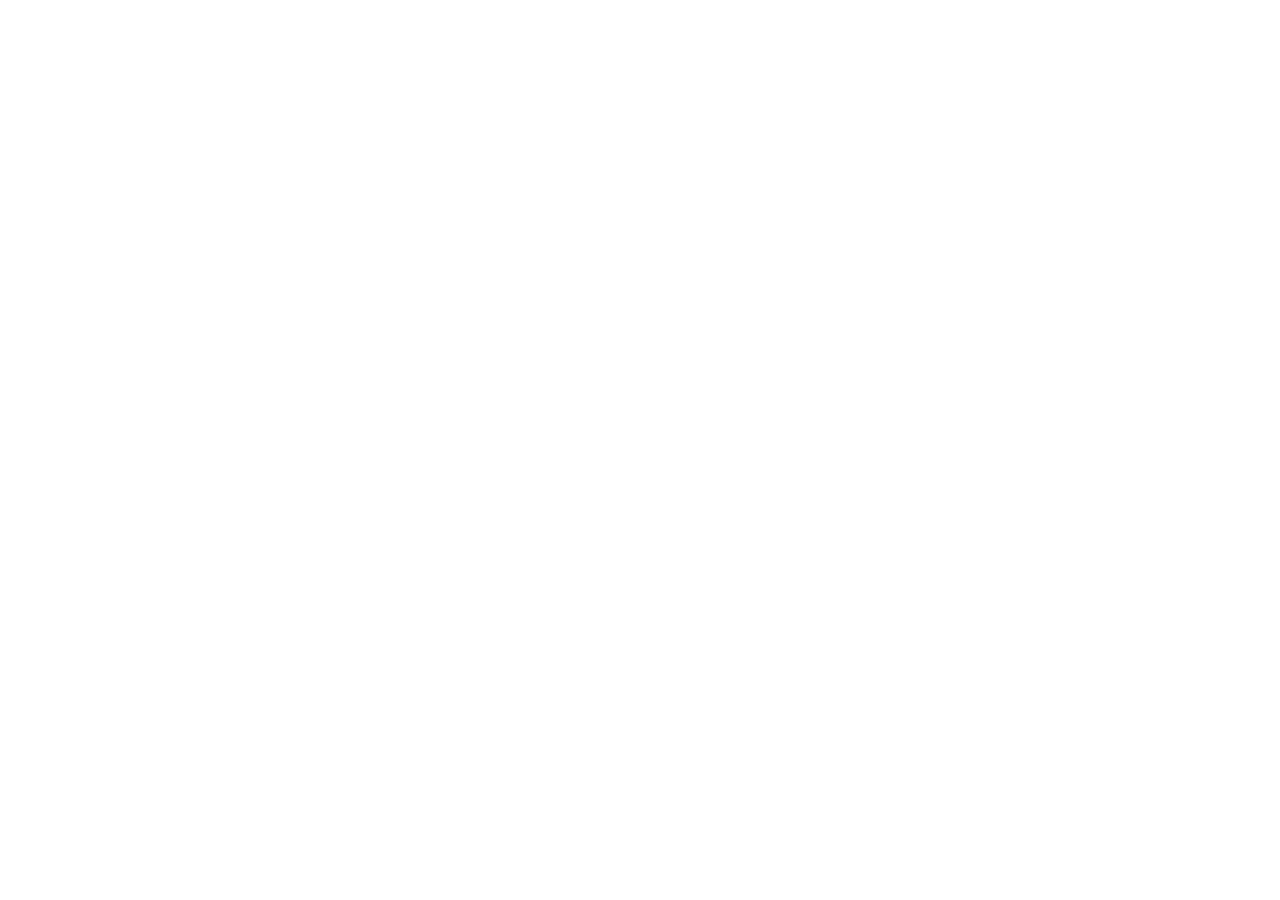
==== index.html @ 7f0e8dc0 "Add files via upload" ====
<!doctype html>
<html lang="pt-PT">
<head>
<meta charset="utf-8">
<meta name="viewport" content="width=device-width, initial-scale=1, viewport-fit=cover">
<title>Beauty Studio Cátia Gonçalves | Manicure &amp; Nail Art</title>
<meta name="description" content="Beauty Studio Cátia Gonçalves — manicure, verniz gel, nail art e cuidados personalizados. Marque a sua sessão.">
<meta name="keywords" content="manicure, manicure perto de mim, unhas de gel, nail art, verniz gel, manicure profissional, salão de unhas, unhas bonitas, manicure Amadora, unhas Moinhos da Funcheira, francesinha">
<meta name="theme-color" content="#F8F5F0">
<meta name="robots" content="index, follow">
<meta property="og:type" content="website">
<meta property="og:locale" content="pt_PT">
<meta property="og:site_name" content="Beauty Studio Cátia Gonçalves">
<meta property="og:title" content="Beauty Studio Cátia Gonçalves | Manicure &amp; Nail Art">
<meta property="og:description" content="Beauty Studio Cátia Gonçalves — manicure, verniz gel, nail art e cuidados personalizados. Marque a sua sessão.">
<meta property="og:image" content="assets/img/og.jpg">
<meta name="twitter:card" content="summary_large_image">
<meta name="twitter:title" content="Beauty Studio Cátia Gonçalves | Manicure &amp; Nail Art">
<meta name="twitter:description" content="Beauty Studio Cátia Gonçalves — manicure, verniz gel, nail art e cuidados personalizados. Marque a sua sessão.">
<meta name="twitter:image" content="assets/img/og.jpg">
<link rel="icon" href="assets/img/icon.svg" type="image/svg+xml">
<link rel="preload" href="assets/fonts/cormorant-garamond-latin-400-normal.woff2" as="font" type="font/woff2" crossorigin>
<link rel="preload" href="assets/fonts/manrope-latin-wght-normal.woff2" as="font" type="font/woff2" crossorigin>
<link rel="stylesheet" href="assets/css/site.css">
<script type="module" src="assets/js/home.js"></script>
</head>
<body>
<main id="main" tabindex="-1"><noscript><p style="padding:120px 24px;text-align:center">Este site precisa de JavaScript. Contacte-nos pelo WhatsApp ou Instagram @beautystudiocatia.</p></noscript></main>
</body>
</html>
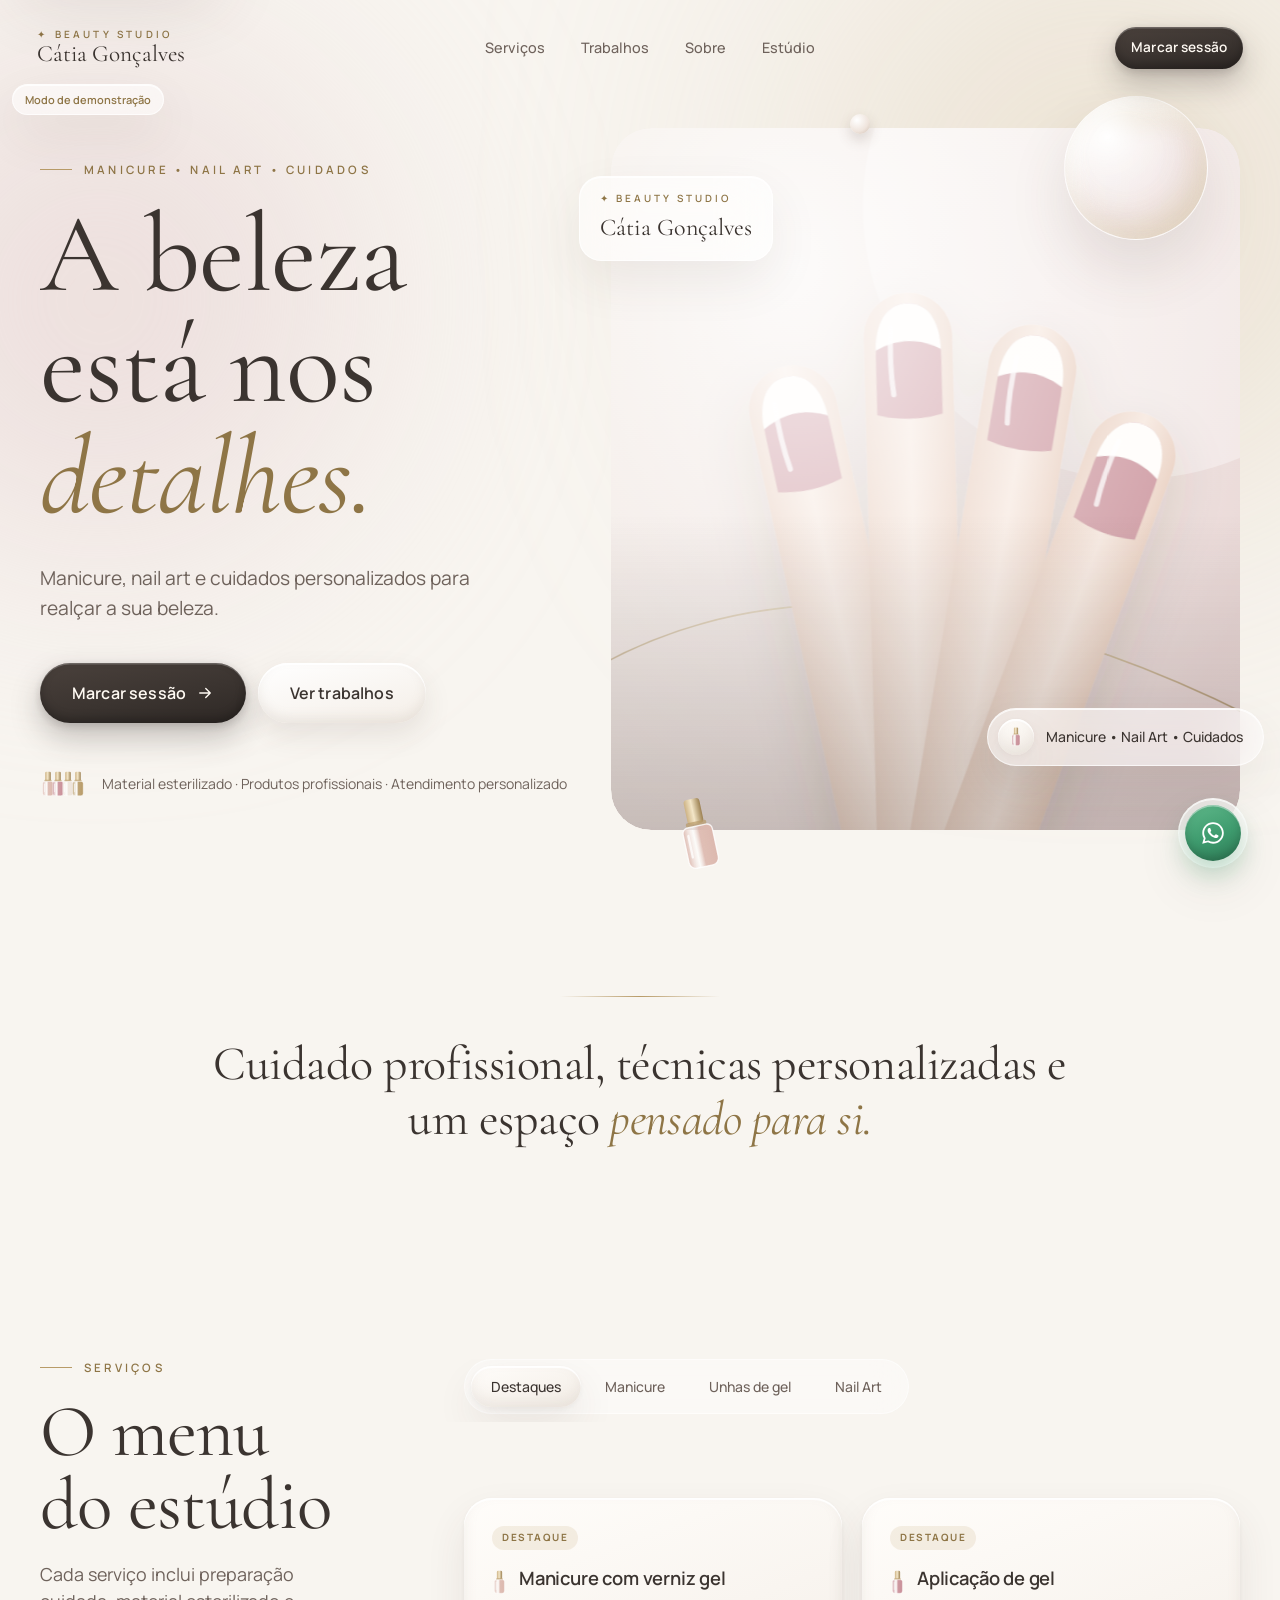
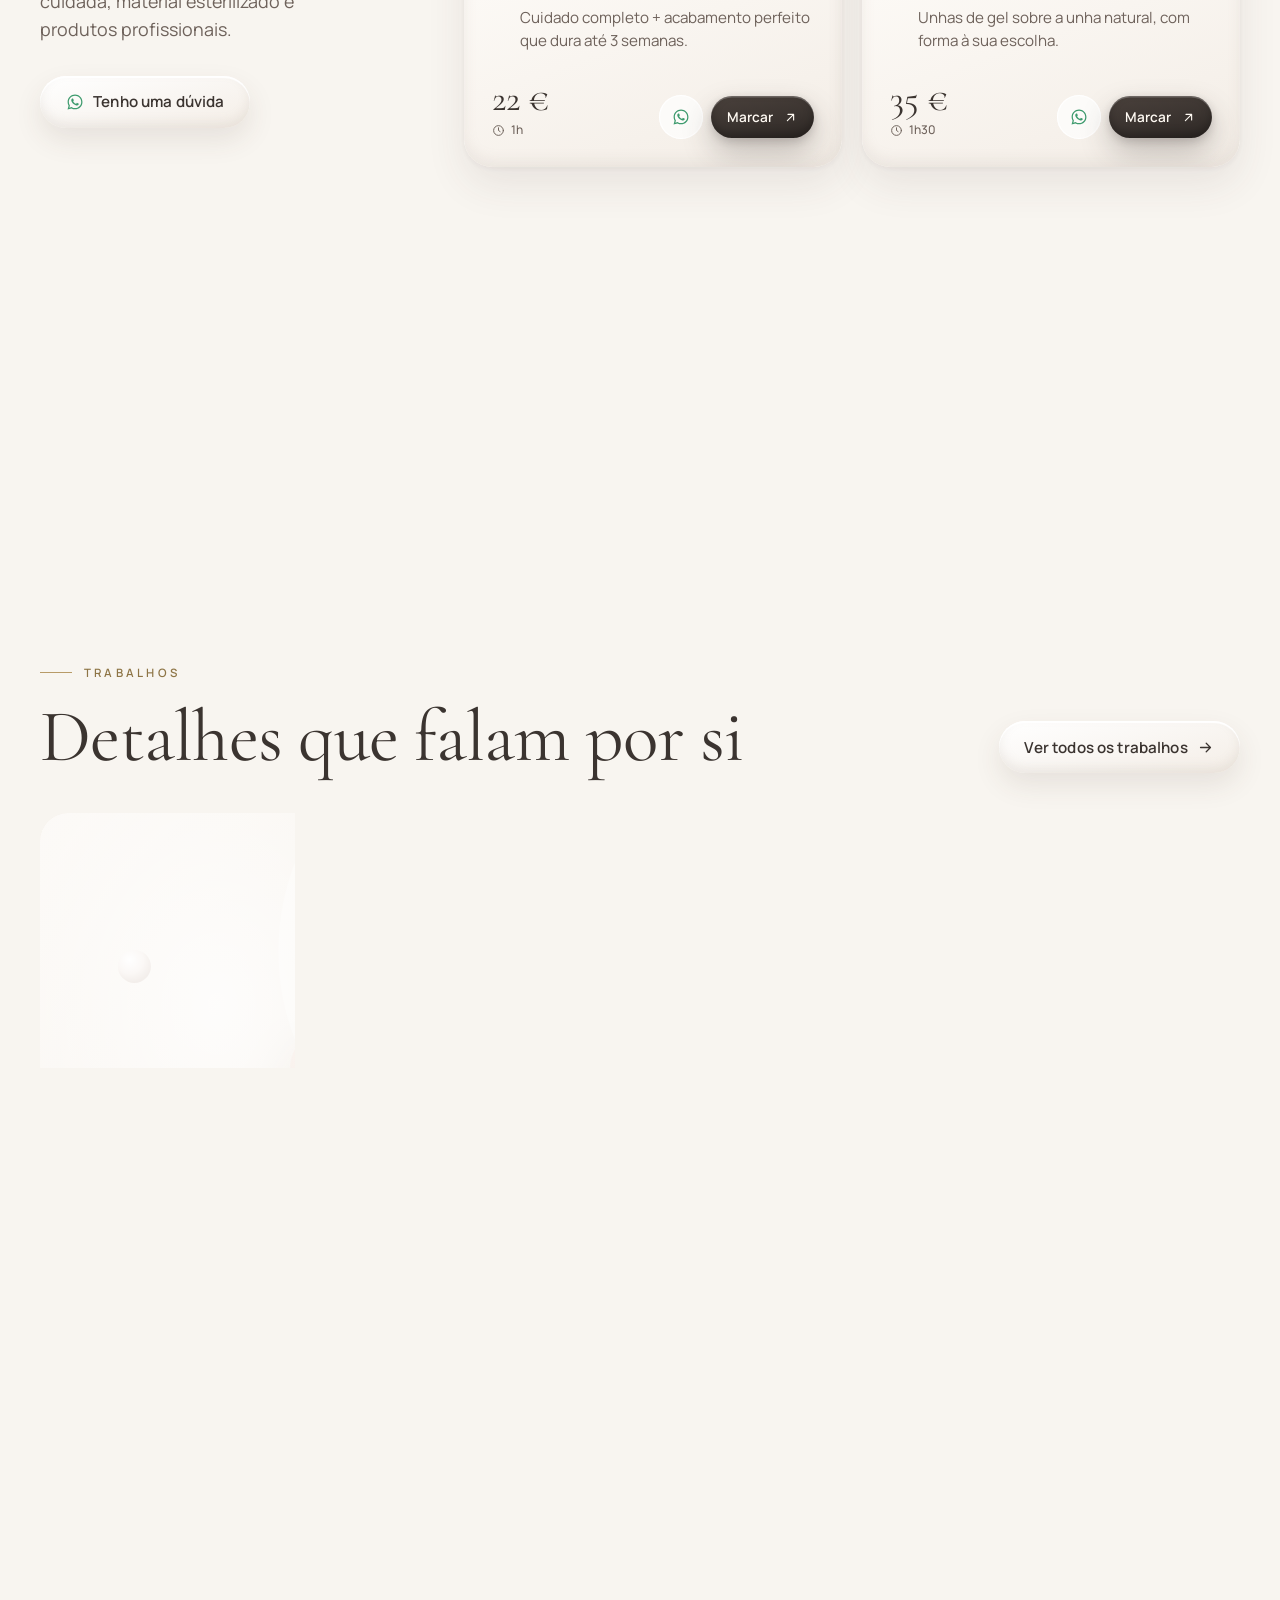
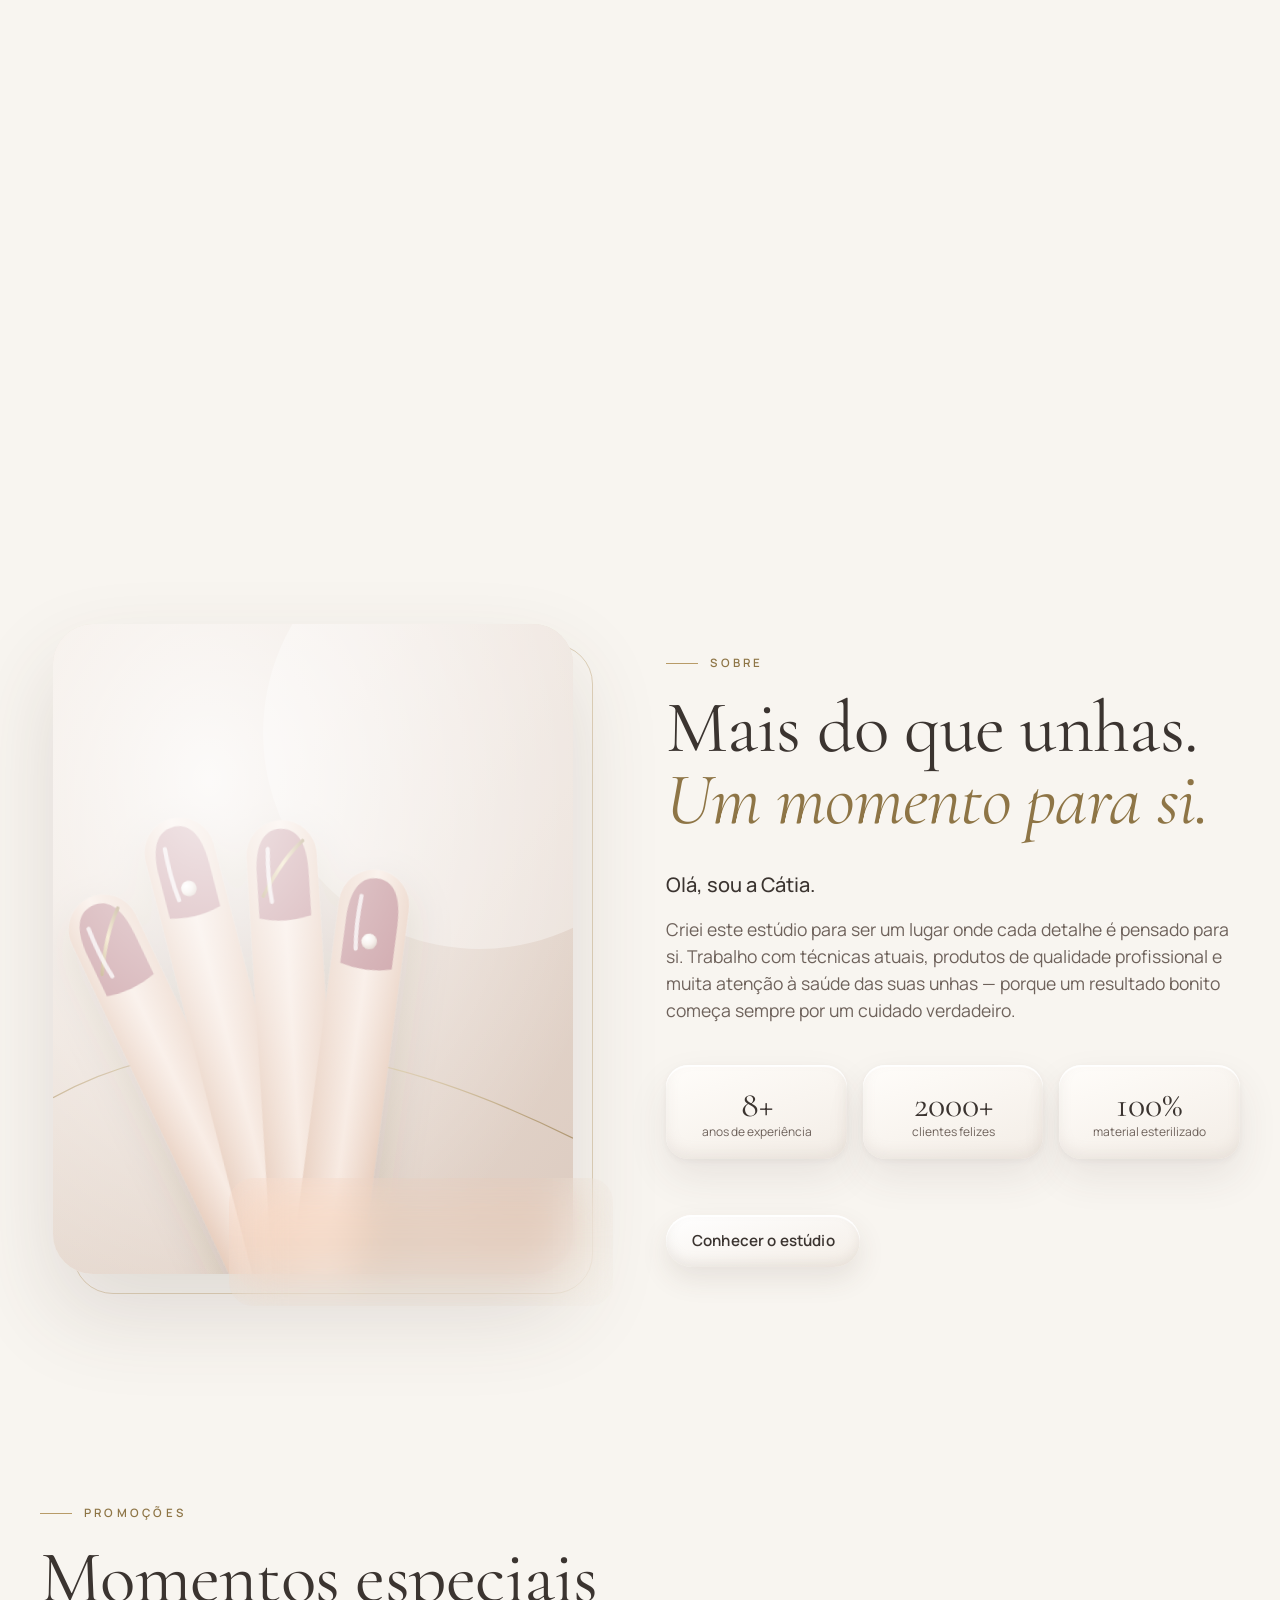
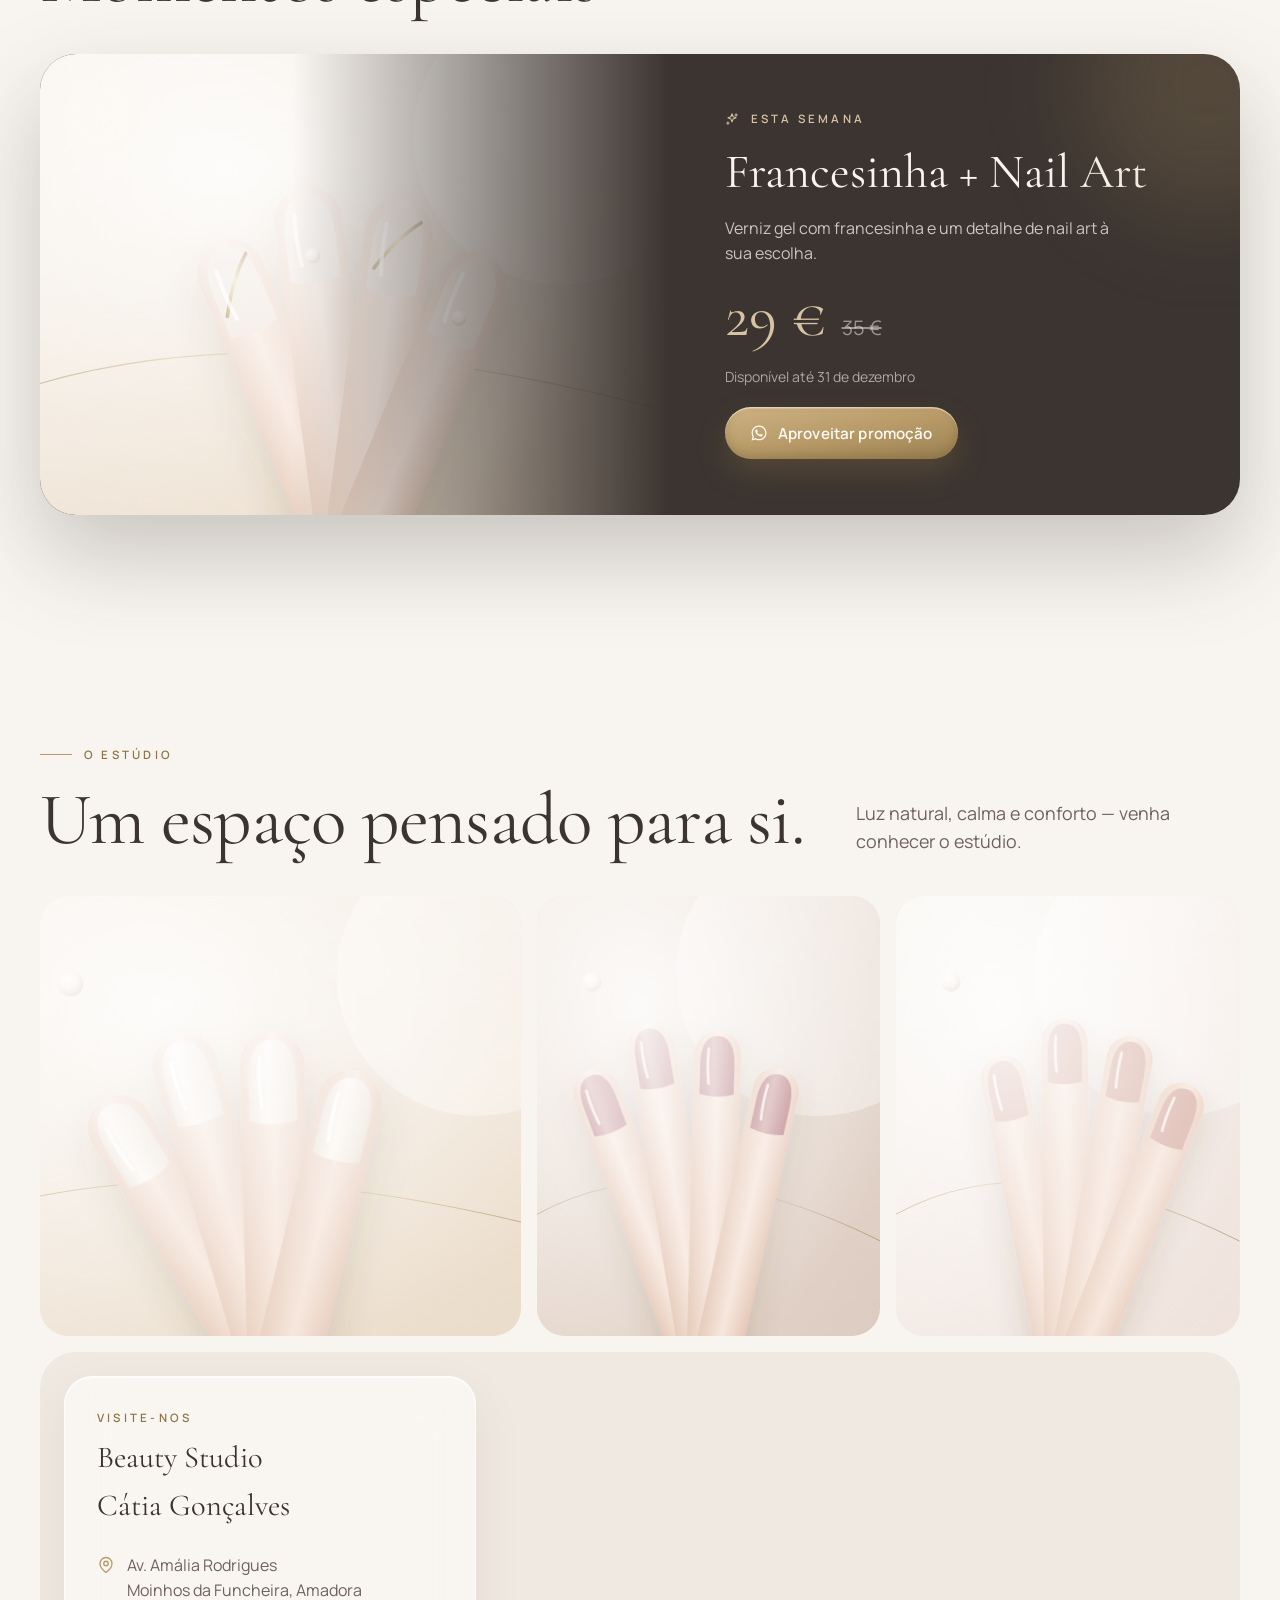
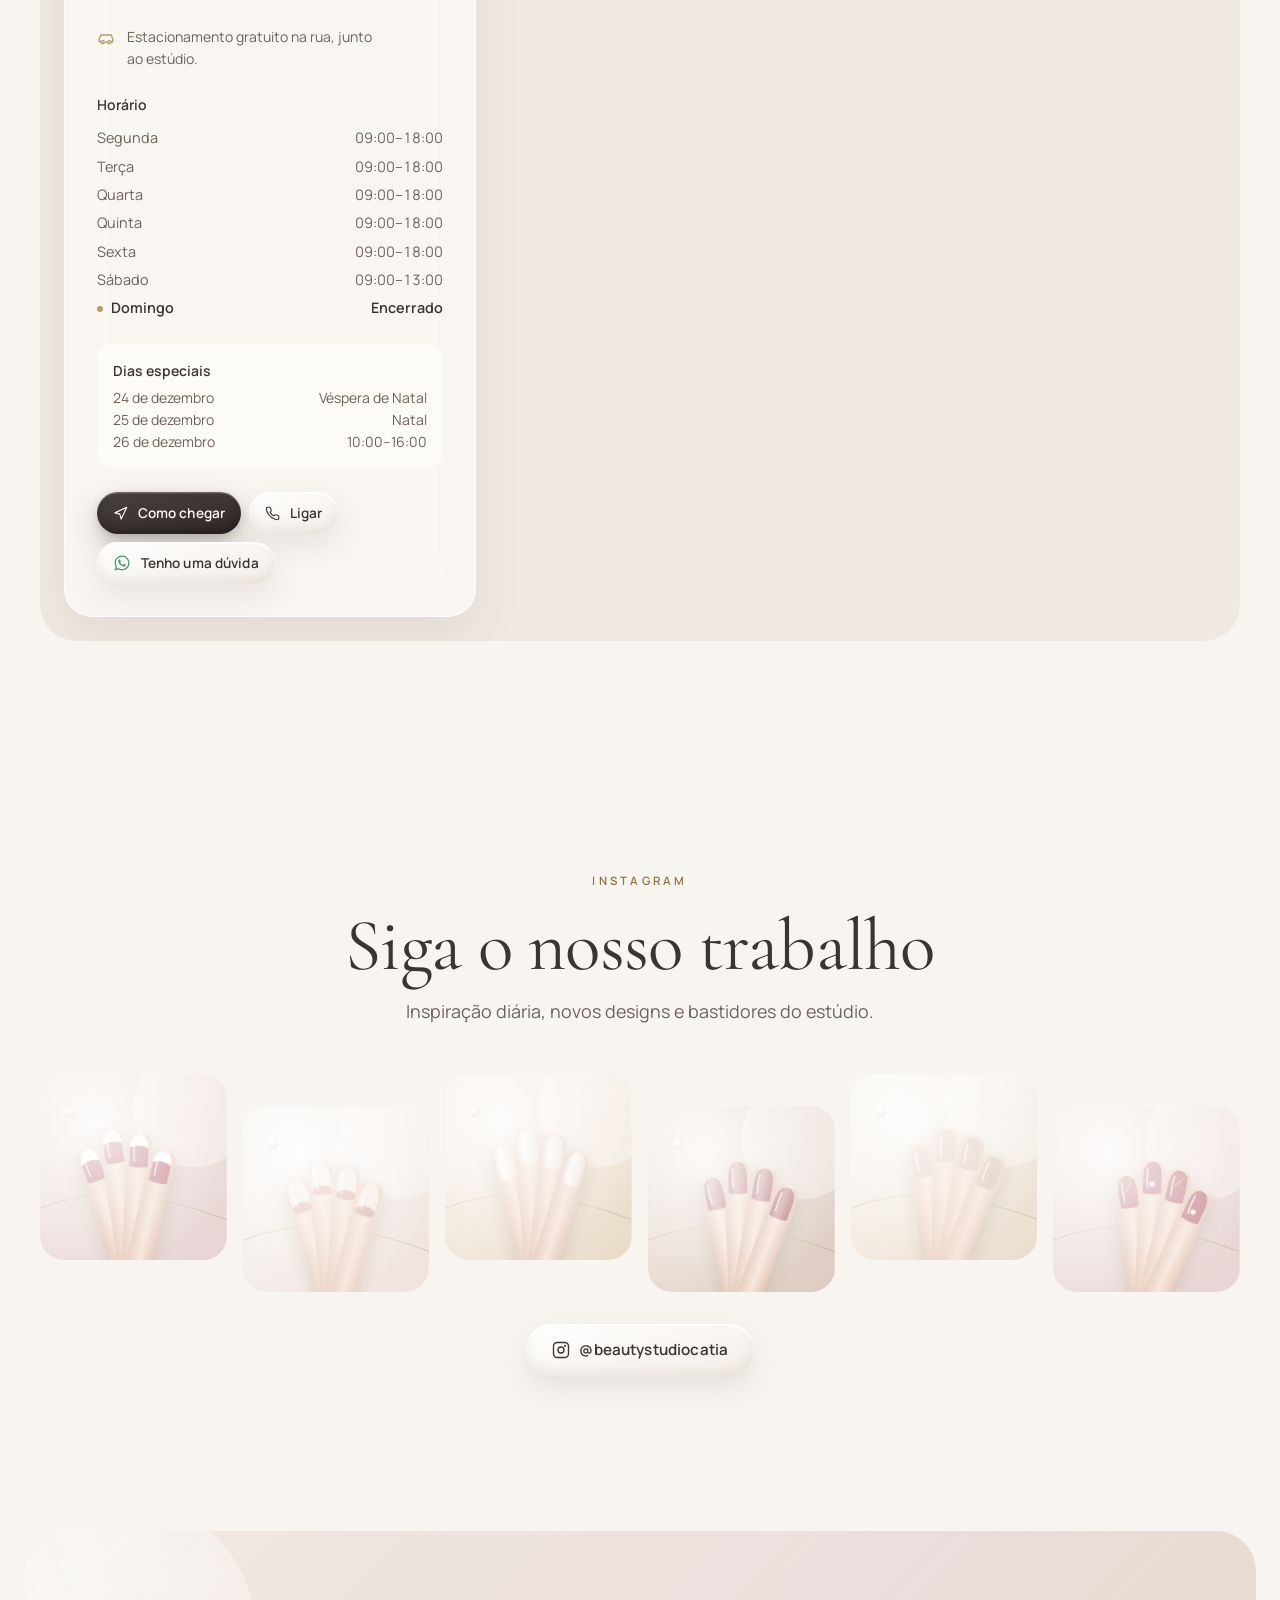
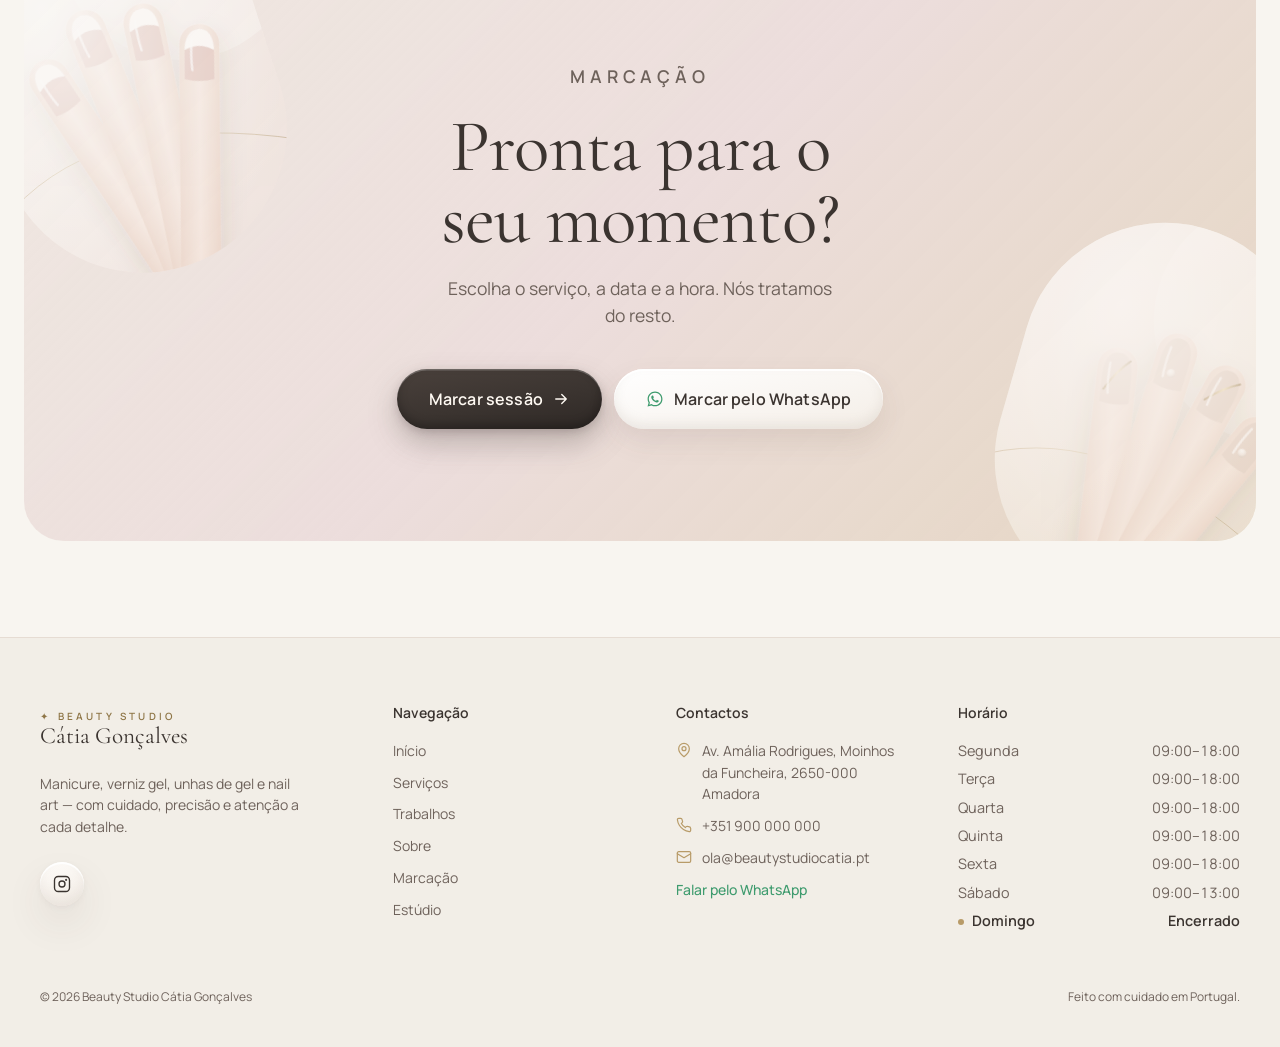
==== commit 37fd5d00: "Add files via upload" ====
--- a/index.html
+++ b/index.html
@@ -13,16 +13,16 @@
 <meta property="og:site_name" content="Beauty Studio Cátia Gonçalves">
 <meta property="og:title" content="Beauty Studio Cátia Gonçalves | Manicure &amp; Nail Art">
 <meta property="og:description" content="Beauty Studio Cátia Gonçalves — manicure, verniz gel, nail art e cuidados personalizados. Marque a sua sessão.">
-<meta property="og:image" content="assets/img/og.jpg">
+<meta property="og:image" content="og.jpg">
 <meta name="twitter:card" content="summary_large_image">
 <meta name="twitter:title" content="Beauty Studio Cátia Gonçalves | Manicure &amp; Nail Art">
 <meta name="twitter:description" content="Beauty Studio Cátia Gonçalves — manicure, verniz gel, nail art e cuidados personalizados. Marque a sua sessão.">
-<meta name="twitter:image" content="assets/img/og.jpg">
-<link rel="icon" href="assets/img/icon.svg" type="image/svg+xml">
-<link rel="preload" href="assets/fonts/cormorant-garamond-latin-400-normal.woff2" as="font" type="font/woff2" crossorigin>
-<link rel="preload" href="assets/fonts/manrope-latin-wght-normal.woff2" as="font" type="font/woff2" crossorigin>
-<link rel="stylesheet" href="assets/css/site.css">
-<script type="module" src="assets/js/home.js"></script>
+<meta name="twitter:image" content="og.jpg">
+<link rel="icon" href="icon.svg" type="image/svg+xml">
+<link rel="preload" href="cormorant-garamond-latin-400-normal.woff2" as="font" type="font/woff2" crossorigin>
+<link rel="preload" href="manrope-latin-wght-normal.woff2" as="font" type="font/woff2" crossorigin>
+<link rel="stylesheet" href="site.css">
+<script type="module" src="home.js"></script>
 </head>
 <body>
 <main id="main" tabindex="-1"><noscript><p style="padding:120px 24px;text-align:center">Este site precisa de JavaScript. Contacte-nos pelo WhatsApp ou Instagram @beautystudiocatia.</p></noscript></main>
--- a/site.css
+++ b/site.css
@@ -0,0 +1,613 @@
+/* ============================================================
+   Beauty Studio Cátia Gonçalves — sistema de design
+   Glassmorphism · Claymorphism · Skeuomorfismo subtil
+   ============================================================ */
+@font-face { font-family: "Manrope"; src: url("manrope-latin-wght-normal.woff2") format("woff2-variations"); font-weight: 200 800; font-style: normal; font-display: swap; }
+@font-face { font-family: "Cormorant Garamond"; src: url("cormorant-garamond-latin-400-normal.woff2") format("woff2"); font-weight: 400; font-style: normal; font-display: swap; }
+@font-face { font-family: "Cormorant Garamond"; src: url("cormorant-garamond-latin-400-italic.woff2") format("woff2"); font-weight: 400; font-style: italic; font-display: swap; }
+@font-face { font-family: "Cormorant Garamond"; src: url("cormorant-garamond-latin-500-normal.woff2") format("woff2"); font-weight: 500; font-style: normal; font-display: swap; }
+
+:root {
+  --ivory: #F8F5F0; --cream: #EFE9E1; --nude: #DCCBC0; --powder: #E7D3D3;
+  --champagne: #D7C2A3; --gold: #B89B68; --gold-deep: #8E7546; --taupe: #9D8C82;
+  --taupe-deep: #6E625B; --brown: #3B3430; --rose: #C98F98; --wa: #3E9B6E;
+
+  --sans: "Manrope", ui-sans-serif, system-ui, -apple-system, "SF Pro Text", sans-serif;
+  --serif: "Cormorant Garamond", Georgia, serif;
+
+  --r-s: 16px; --r-m: 24px; --r-l: 32px; --r-xl: 40px;
+  --shadow-soft: 0 20px 50px rgba(80, 60, 50, .08), inset 0 1px 0 rgba(255, 255, 255, .8);
+  --shadow-lift: 0 30px 70px rgba(80, 60, 50, .14), inset 0 1px 0 rgba(255, 255, 255, .9);
+  --ease: cubic-bezier(.22, 1, .36, 1);
+  --gutter: clamp(16px, 4vw, 40px);
+}
+
+*, *::before, *::after { box-sizing: border-box; }
+html { scroll-behavior: smooth; -webkit-tap-highlight-color: transparent; overflow-x: clip; }
+body {
+  margin: 0; background: var(--ivory); color: var(--brown); font-family: var(--sans);
+  font-size: 16px; line-height: 1.55; -webkit-font-smoothing: antialiased; overflow-x: clip;
+}
+img, svg { display: block; max-width: 100%; }
+a { color: inherit; text-decoration: none; }
+button { font: inherit; color: inherit; background: none; border: 0; cursor: pointer; padding: 0; }
+h1, h2, h3, p { margin: 0; }
+h1, h2, h3 { text-wrap: balance; font-weight: 400; }
+p { text-wrap: pretty; }
+ul, ol { list-style: none; margin: 0; padding: 0; }
+::selection { background: var(--powder); }
+:focus-visible { outline: 2px solid var(--gold); outline-offset: 3px; border-radius: 12px; }
+.sr-only { position: absolute; width: 1px; height: 1px; overflow: hidden; clip: rect(0 0 0 0); white-space: nowrap; }
+.skip { position: fixed; left: 16px; top: -80px; z-index: 200; background: #fff; padding: 12px 20px; border-radius: 999px; box-shadow: var(--shadow-lift); transition: top .3s; }
+.skip:focus { top: 16px; }
+
+.container { width: 100%; max-width: 1320px; margin: 0 auto; padding: 0 var(--gutter); }
+.container-wide { max-width: 1440px; }
+.section { padding: clamp(64px, 9vw, 120px) 0; scroll-margin-top: 90px; }
+
+/* ---------------- Tipografia ---------------- */
+.display { font-family: var(--serif); font-weight: 400; letter-spacing: -.01em; line-height: .98; }
+.display em, .accent { font-style: italic; color: var(--gold-deep); }
+.eyebrow { display: flex; align-items: center; gap: 12px; font-size: .72rem; font-weight: 600; letter-spacing: .28em; text-transform: uppercase; color: var(--gold-deep); }
+.eyebrow::before { content: ""; width: 32px; height: 1px; background: var(--gold); }
+.eyebrow.center { justify-content: center; }
+.eyebrow.center::before, .eyebrow.plain::before { display: none; }
+.h-section { font-size: clamp(2.6rem, 6vw, 4.6rem); margin-top: 20px; }
+.lead { font-size: clamp(1rem, 1.4vw, 1.15rem); color: var(--taupe-deep); max-width: 36rem; }
+.muted { color: var(--taupe-deep); }
+.gold-line { height: 1px; background: linear-gradient(90deg, transparent, var(--gold), transparent); }
+
+/* ---------------- Materiais ---------------- */
+.glass {
+  background: rgba(255, 255, 255, .58);
+  -webkit-backdrop-filter: blur(25px) saturate(140%); backdrop-filter: blur(25px) saturate(140%);
+  border: 1px solid rgba(255, 255, 255, .7); box-shadow: var(--shadow-soft);
+}
+.glass-soft { background: rgba(255, 255, 255, .38); -webkit-backdrop-filter: blur(18px); backdrop-filter: blur(18px); border: 1px solid rgba(255, 255, 255, .55); }
+.clay {
+  background: linear-gradient(160deg, #fffdfa 0%, #f3ede6 100%);
+  box-shadow: 0 18px 40px rgba(80, 60, 50, .09), 0 2px 6px rgba(80, 60, 50, .05),
+    inset 0 2px 1px rgba(255, 255, 255, .95), inset 0 -6px 14px rgba(157, 140, 130, .12);
+}
+
+/* ---------------- Botões tácteis (ClayButton) ---------------- */
+.btn {
+  position: relative; display: inline-flex; align-items: center; justify-content: center; gap: .6rem;
+  min-height: 52px; padding: 0 1.6rem; border-radius: 999px; font-weight: 600; font-size: .95rem;
+  letter-spacing: .01em; white-space: nowrap; user-select: none;
+  transition: transform .45s var(--ease), box-shadow .45s var(--ease), background .3s;
+}
+.btn:hover { transform: translateY(-2px); }
+.btn:active { transform: translateY(1px) scale(.985); transition-duration: .12s; }
+.btn:disabled, .btn[aria-disabled="true"] { opacity: .45; pointer-events: none; }
+.btn-sm { min-height: 42px; padding: 0 1rem; font-size: .85rem; }
+.btn-lg { min-height: 60px; padding: 0 2rem; font-size: 1rem; }
+.btn-primary {
+  color: #fffaf3; background: linear-gradient(170deg, #4a413c 0%, #3B3430 55%, #2e2825 100%);
+  box-shadow: 0 14px 30px rgba(59, 52, 48, .28), 0 3px 8px rgba(59, 52, 48, .18), inset 0 1.5px 0 rgba(255, 255, 255, .22), inset 0 -4px 10px rgba(0, 0, 0, .25);
+}
+.btn-primary:hover { box-shadow: 0 22px 44px rgba(59, 52, 48, .32), 0 4px 10px rgba(59, 52, 48, .18), inset 0 1.5px 0 rgba(255, 255, 255, .28), inset 0 -4px 10px rgba(0, 0, 0, .25); }
+.btn-primary:active { box-shadow: 0 6px 14px rgba(59, 52, 48, .22), inset 0 4px 10px rgba(0, 0, 0, .35); }
+.btn-secondary {
+  color: var(--brown); background: linear-gradient(165deg, #fff 0%, #f4eee7 100%);
+  box-shadow: 0 12px 28px rgba(80, 60, 50, .10), inset 0 2px 1px #fff, inset 0 -5px 12px rgba(157, 140, 130, .14);
+}
+.btn-secondary:hover { box-shadow: 0 20px 40px rgba(80, 60, 50, .14), inset 0 2px 1px #fff, inset 0 -5px 12px rgba(157, 140, 130, .14); }
+.btn-secondary:active { box-shadow: 0 4px 10px rgba(80, 60, 50, .1), inset 0 4px 10px rgba(157, 140, 130, .25); }
+.btn-gold {
+  color: #fffaf3; background: linear-gradient(170deg, #cdb284 0%, #B89B68 50%, #9c8152 100%);
+  box-shadow: 0 14px 30px rgba(142, 117, 70, .30), inset 0 1.5px 0 rgba(255, 255, 255, .45), inset 0 -4px 10px rgba(90, 70, 30, .25);
+}
+.btn-ghost { color: #fffaf3; background: rgba(255, 255, 255, .1); border: 1px solid rgba(255, 255, 255, .2); }
+.btn .wa { color: var(--wa); }
+.btn-gold .wa, .btn-ghost .wa { color: inherit; }
+.btn-row { display: flex; flex-wrap: wrap; gap: 12px; }
+.icon-btn { display: grid; place-items: center; width: 44px; height: 44px; border-radius: 999px; transition: transform .3s var(--ease), background .3s; }
+.icon-btn:hover { transform: translateY(-2px); }
+
+/* ---------------- Navegação ---------------- */
+.nav-wrap { position: fixed; inset: 0 0 auto; z-index: 40; padding: 12px 12px 0; pointer-events: none; }
+.nav {
+  pointer-events: auto; margin: 0 auto; max-width: 1440px; height: 64px; display: flex; align-items: center; justify-content: space-between;
+  padding: 0 16px; border-radius: 28px; border: 1px solid transparent;
+  transition: max-width .6s var(--ease), background .5s, box-shadow .5s, border-color .5s, backdrop-filter .5s;
+}
+.nav.scrolled { max-width: 1180px; background: rgba(255, 255, 255, .58); -webkit-backdrop-filter: blur(25px) saturate(140%); backdrop-filter: blur(25px) saturate(140%); border-color: rgba(255, 255, 255, .7); box-shadow: var(--shadow-soft); }
+.logo { display: inline-flex; flex-direction: column; line-height: 1; }
+.logo small { display: flex; align-items: center; gap: 6px; font-size: 10px; font-weight: 600; letter-spacing: .32em; text-transform: uppercase; color: var(--gold-deep); }
+.logo small span { display: inline-block; transition: transform .7s var(--ease); }
+.logo:hover small span { transform: rotate(90deg); }
+.logo strong { font-family: var(--serif); font-weight: 400; font-size: 1.45rem; margin-top: 4px; }
+.nav-links { display: none; gap: 4px; }
+.nav-links a { position: relative; padding: 8px 16px; border-radius: 999px; font-size: .9rem; font-weight: 500; color: var(--taupe-deep); transition: color .3s; }
+.nav-links a:hover, .nav-links a[aria-current="page"] { color: var(--brown); }
+.nav-links a[aria-current="page"]::after { content: ""; position: absolute; left: 50%; bottom: 2px; width: 4px; height: 4px; margin-left: -2px; border-radius: 50%; background: var(--gold); }
+.nav-cta { display: none; }
+
+/* Dock móvel */
+.dock { position: fixed; inset: auto 0 0; z-index: 40; padding: 0 12px calc(env(safe-area-inset-bottom) + 10px); }
+.dock ul { display: flex; align-items: stretch; max-width: 28rem; margin: 0 auto; padding: 6px; border-radius: 26px; }
+.dock li { flex: 1; }
+.dock li.book { flex: 1.35; }
+.dock a { display: flex; flex-direction: column; align-items: center; justify-content: center; gap: 4px; min-height: 54px; border-radius: 16px; font-size: 10.5px; font-weight: 500; color: var(--taupe-deep); }
+.dock a[aria-current="page"] { color: var(--brown); }
+.dock .book a { flex-direction: row; gap: 6px; font-size: 13px; color: #fffaf3; border-radius: 999px; }
+
+/* ---------------- WhatsApp flutuante ---------------- */
+.wa-float { position: fixed; right: 16px; bottom: calc(env(safe-area-inset-bottom) + 92px); z-index: 50; }
+.wa-float.no-dock { bottom: calc(env(safe-area-inset-bottom) + 16px); }
+.wa-float .pill { display: flex; align-items: center; border-radius: 999px; padding: 6px; transition: transform .5s var(--ease); }
+.wa-float:hover .pill { transform: translateY(-4px); }
+.wa-float:active .pill { transform: scale(.95); }
+.wa-float .label { display: grid; grid-template-columns: 0fr; opacity: 0; transition: grid-template-columns .45s var(--ease), opacity .3s, padding .45s var(--ease); }
+.wa-float .label > span { overflow: hidden; white-space: nowrap; }
+.wa-float .label b { display: block; font-size: .875rem; font-weight: 600; }
+.wa-float .label i { display: flex; align-items: center; gap: 6px; font-style: normal; font-size: .75rem; color: var(--taupe-deep); }
+.wa-float .label i::before { content: ""; width: 6px; height: 6px; border-radius: 50%; background: var(--wa); }
+.wa-float .orb {
+  position: relative; display: grid; place-items: center; width: 56px; height: 56px; border-radius: 50%; color: #fff;
+  background: linear-gradient(160deg, #5fb88a 0%, #3E9B6E 55%, #2f7d57 100%);
+  box-shadow: 0 12px 26px rgba(62, 155, 110, .35), inset 0 1.5px 0 rgba(255, 255, 255, .4), inset 0 -4px 10px rgba(0, 0, 0, .18);
+}
+
+/* ---------------- Cursor premium ---------------- */
+.cursor { position: fixed; left: 0; top: 0; z-index: 300; pointer-events: none; will-change: transform; }
+.cursor .dot {
+  display: grid; place-items: center; width: 18px; height: 18px; border-radius: 50%; transform: translate(-50%, -50%);
+  background: rgba(59, 52, 48, .85); transition: width .35s var(--ease), height .35s var(--ease), background .35s, border-color .35s, scale .2s;
+  font-size: 11px; font-weight: 600; letter-spacing: .25em; color: transparent; border: 1px solid transparent;
+}
+.cursor.hover .dot { width: 46px; height: 46px; background: rgba(184, 155, 104, .14); border-color: rgba(184, 155, 104, .55); }
+.cursor.view .dot { width: 84px; height: 84px; background: rgba(255, 255, 255, .55); border-color: rgba(184, 155, 104, .55); color: var(--brown); -webkit-backdrop-filter: blur(14px); backdrop-filter: blur(14px); box-shadow: 0 10px 30px rgba(80, 60, 50, .15); padding-left: .25em; }
+.cursor.down .dot { scale: .85; }
+html.has-cursor, html.has-cursor * { cursor: none !important; }
+
+/* ---------------- Revelação ao scroll ---------------- */
+.reveal { opacity: 0; transform: translateY(32px); filter: blur(8px); transition: opacity 1s var(--ease), transform 1s var(--ease), filter 1s var(--ease); transition-delay: var(--d, 0s); }
+.reveal.scale { transform: scale(.94); }
+.reveal.blur { transform: none; filter: blur(14px); }
+.reveal.in { opacity: 1; transform: none; filter: none; }
+
+/* ---------------- Media ---------------- */
+.frame { position: relative; overflow: hidden; background: var(--cream); }
+.frame > .media-img, .frame > .nail-art, .frame .zoom > .media-img, .frame .zoom > .nail-art { position: absolute; inset: 0; width: 100%; height: 100%; object-fit: cover; }
+.zoom { position: absolute; inset: 0; transition: transform 1.2s var(--ease); }
+
+/* ---------------- Hero ---------------- */
+.hero { position: relative; overflow: hidden; padding: 96px 0 56px; }
+.hero-bg span { position: absolute; border-radius: 50%; z-index: -1; pointer-events: none; }
+.hero-bg span:nth-child(1) { left: -160px; top: 40px; width: 520px; height: 520px; background: rgba(231, 211, 211, .6); filter: blur(120px); }
+.hero-bg span:nth-child(2) { right: -10%; top: -10%; width: 600px; height: 600px; background: rgba(215, 194, 163, .4); filter: blur(140px); }
+.hero-grid { display: grid; gap: 40px; align-items: center; max-width: 1440px; margin: 0 auto; padding: 0 var(--gutter); }
+.hero-text { order: 2; position: relative; z-index: 2; }
+.hero-text .eyebrow { margin-bottom: 24px; }
+.hero h1 { font-size: clamp(3.3rem, 13vw, 7rem); line-height: .92; }
+.hero h1 .w { display: inline-block; overflow: hidden; padding-bottom: 8px; vertical-align: bottom; }
+.hero h1 .w > span { display: inline-block; transform: translateY(105%); opacity: 0; animation: rise 1.1s var(--ease) forwards; animation-delay: var(--d); }
+.hero .sub { margin-top: 28px; max-width: 28rem; font-size: clamp(1.1rem, 1.5vw, 1.25rem); color: var(--taupe-deep); }
+.hero .btn-row { margin-top: 40px; flex-direction: column; }
+.hero .btn-row .btn { width: 100%; }
+.hero .assure { display: none; margin-top: 48px; align-items: center; gap: 16px; font-size: .875rem; color: var(--taupe-deep); }
+.hero .assure .bottles { display: flex; }
+.hero .assure .bottles svg + svg { margin-left: -6px; }
+.fade-up { opacity: 0; animation: fadeUp 1s var(--ease) forwards; animation-delay: var(--d, 0s); }
+
+.hero-visual { order: 1; position: relative; }
+.hero-photo {
+  position: relative; aspect-ratio: 4 / 5; border-radius: var(--r-l); overflow: hidden;
+  box-shadow: 0 40px 90px rgba(80, 60, 50, .16); animation: unveil 1.6s var(--ease) both;
+}
+.hero-photo .layer { position: absolute; inset: 0; will-change: transform; }
+.hero-photo .kenburns { position: absolute; inset: 0; animation: kenburns 18s linear infinite alternate; }
+.hero-photo .kenburns > * { position: absolute; inset: 0; width: 100%; height: 100%; object-fit: cover; }
+.hero-photo::after { content: ""; position: absolute; inset: 0; background: linear-gradient(to top, rgba(59, 52, 48, .22), transparent 45%); }
+.float { position: absolute; z-index: 3; will-change: transform; }
+.float-brand { left: 8px; top: 20px; }
+.float-brand .glass { border-radius: 22px; padding: 14px 20px; }
+.float-brand small { display: block; font-size: 10px; font-weight: 600; letter-spacing: .3em; text-transform: uppercase; color: var(--gold-deep); }
+.float-brand strong { display: block; font-family: var(--serif); font-weight: 400; font-size: 1.5rem; margin-top: 2px; }
+.float-tag { right: 8px; bottom: 24px; }
+.float-tag .glass { display: flex; align-items: center; gap: 12px; border-radius: 999px; padding: 10px 20px 10px 10px; font-size: .875rem; font-weight: 500; }
+.float-tag .clay { display: grid; place-items: center; width: 36px; height: 36px; border-radius: 50%; }
+.float-sphere { display: none; right: 32px; top: -32px; width: 144px; height: 144px; border-radius: 50%;
+  background: radial-gradient(circle at 30% 28%, rgba(255, 255, 255, .95) 0%, rgba(255, 255, 255, .35) 22%, rgba(231, 211, 211, .25) 55%, rgba(184, 155, 104, .18) 100%);
+  -webkit-backdrop-filter: blur(10px); backdrop-filter: blur(10px); border: 1px solid rgba(255, 255, 255, .7);
+  box-shadow: inset -10px -14px 30px rgba(184, 155, 104, .25), inset 8px 10px 20px rgba(255, 255, 255, .8), 0 30px 60px rgba(80, 60, 50, .12); }
+.float-bottle { left: 24px; bottom: -40px; }
+.float-bottle svg { transform: rotate(-12deg); animation: floatY 7s ease-in-out infinite; }
+.float-pearl { left: 38%; top: -14px; width: 20px; height: 20px; border-radius: 50%; background: radial-gradient(circle at 35% 30%, #fff, #efe4dc 60%, #cdbcb0); box-shadow: 0 6px 14px rgba(80, 60, 50, .2); }
+.float-line { display: none; left: -64px; bottom: 18%; width: 60%; z-index: 0; }
+.float-line path { stroke-dasharray: 600; stroke-dashoffset: 600; animation: draw 2.4s var(--ease) 1.1s forwards; }
+.float > * { opacity: 0; animation: fadeIn 1.1s var(--ease) forwards; animation-delay: var(--d, 1s); }
+
+/* ---------------- Declaração ---------------- */
+.statement { padding: clamp(56px, 8vw, 96px) var(--gutter); text-align: center; }
+.statement .gold-line { width: 160px; margin: 0 auto 40px; }
+.statement p { max-width: 56rem; margin: 0 auto; font-size: clamp(1.9rem, 4vw, 3rem); line-height: 1.15; }
+
+/* ---------------- Serviços ---------------- */
+.services-grid { display: grid; gap: 48px; }
+.services-aside .btn { margin-top: 32px; display: none; }
+.tabs-scroll { margin: 0 calc(var(--gutter) * -1); padding: 0 var(--gutter) 8px; overflow-x: auto; scrollbar-width: none; }
+.tabs-scroll::-webkit-scrollbar { display: none; }
+.tabs { position: relative; display: inline-flex; gap: 4px; padding: 6px; border-radius: 999px; }
+.tab { position: relative; z-index: 1; white-space: nowrap; padding: 10px 20px; border-radius: 999px; font-size: .875rem; font-weight: 500; color: var(--taupe-deep); transition: color .3s; }
+.tab:hover, .tab[aria-selected="true"], .tab[aria-pressed="true"] { color: var(--brown); }
+.tab-pill { position: absolute; z-index: 0; top: 6px; bottom: 6px; left: 0; border-radius: 999px; transition: transform .5s var(--ease), width .5s var(--ease); }
+.tabs.dark .tab[aria-pressed="true"] { color: #fff; }
+.cat-desc { margin-top: 20px; color: var(--taupe-deep); min-height: 1.5em; }
+.cards { display: grid; gap: 16px; margin-top: 32px; }
+.svc-card { position: relative; display: flex; flex-direction: column; padding: 24px; border-radius: 28px; overflow: hidden; transition: transform .5s var(--ease), box-shadow .5s var(--ease); }
+.svc-card:hover { transform: translateY(-4px); box-shadow: var(--shadow-lift); }
+.svc-card::before { content: ""; position: absolute; top: -40px; bottom: -40px; left: 0; width: 33%; transform: translateX(-120%) skewX(-12deg); background: linear-gradient(90deg, transparent, rgba(255, 255, 255, .6), transparent); pointer-events: none; }
+.svc-card:hover::before { animation: shimmer 1.2s ease; }
+.badge { align-self: flex-start; margin-bottom: 16px; padding: 4px 10px; border-radius: 999px; font-size: 10px; font-weight: 700; letter-spacing: .15em; text-transform: uppercase; background: rgba(184, 155, 104, .15); color: var(--gold-deep); }
+.badge.promo { background: rgba(201, 143, 152, .15); color: #9b5d67; }
+.svc-title { display: flex; align-items: flex-start; gap: 12px; }
+.svc-title svg { margin-top: 4px; flex-shrink: 0; transition: transform .5s var(--ease); }
+.svc-card:hover .svc-title svg { transform: rotate(-12deg); }
+.svc-title h3 { font-family: var(--sans); font-size: 1.15rem; font-weight: 600; line-height: 1.35; letter-spacing: -.01em; }
+.svc-card .desc { margin-top: 12px; padding-left: 28px; font-size: .95rem; color: var(--taupe-deep); }
+.svc-foot { margin-top: auto; padding-top: 28px; display: flex; flex-wrap: wrap; align-items: flex-end; justify-content: space-between; gap: 12px; }
+.price { font-family: var(--serif); font-size: 2.25rem; line-height: 1; }
+.price-old { margin-left: 8px; font-size: .875rem; color: var(--taupe); text-decoration: line-through; }
+.dur { display: flex; align-items: center; gap: 6px; margin-top: 4px; white-space: nowrap; font-size: .75rem; font-weight: 500; color: var(--taupe-deep); }
+.svc-actions { display: flex; align-items: center; gap: 8px; }
+.wa-mini { display: grid; place-items: center; width: 44px; height: 44px; border-radius: 50%; background: rgba(255, 255, 255, .7); color: var(--wa); box-shadow: inset 0 0 0 1px #fff; transition: transform .3s var(--ease), background .3s; }
+.wa-mini:hover { transform: translateY(-2px); background: #fff; }
+.card-in { animation: cardIn .6s var(--ease) both; animation-delay: var(--d, 0s); }
+
+/* ---------------- Galeria editorial ---------------- */
+.gallery { display: grid; grid-template-columns: repeat(2, 1fr); grid-auto-rows: 92px; grid-auto-flow: row dense; gap: 12px; }
+.gallery li { position: relative; grid-row: span 3; animation: cardIn .7s var(--ease) both; animation-delay: var(--d, 0s); }
+.gallery li.square { grid-row: span 2; }
+.gallery li.landscape { grid-column: span 2; grid-row: span 2; }
+.gallery li.feat-portrait { grid-row: span 4; }
+.gallery li.feat-landscape { grid-column: span 2; grid-row: span 3; }
+.g-item { position: relative; display: block; width: 100%; height: 100%; overflow: hidden; border-radius: 22px; background: var(--cream); }
+.g-item:hover .zoom { transform: scale(1.03); }
+.g-item::after { content: ""; position: absolute; inset: 0; background: linear-gradient(to top, rgba(59, 52, 48, .3), transparent 55%); opacity: 0; transition: opacity .5s; }
+.g-item:hover::after { opacity: 1; }
+.g-cap { position: absolute; z-index: 1; left: 12px; bottom: 12px; padding: 6px 14px; border-radius: 999px; font-size: .75rem; font-weight: 500; opacity: 0; transform: translateY(8px); transition: opacity .5s, transform .5s var(--ease); }
+.g-item:hover .g-cap, .g-item:focus-visible .g-cap { opacity: 1; transform: none; }
+
+/* Lightbox */
+.lightbox { position: fixed; inset: 0; z-index: 90; display: flex; align-items: center; justify-content: center; padding: 16px; background: rgba(248, 245, 240, .82); -webkit-backdrop-filter: blur(30px); backdrop-filter: blur(30px); opacity: 0; transition: opacity .4s; }
+.lightbox.open { opacity: 1; }
+.lightbox figure { margin: 0; width: 100%; max-width: 56rem; display: flex; flex-direction: column; align-items: center; animation: lbIn .5s var(--ease); touch-action: pan-y; }
+.lb-frame { position: relative; width: 100%; overflow: hidden; border-radius: 28px; box-shadow: 0 40px 100px rgba(80, 60, 50, .25); }
+.lb-frame.portrait { aspect-ratio: 4/5; max-width: 64vh; }
+.lb-frame.square { aspect-ratio: 1; max-width: 78vh; }
+.lb-frame.landscape { aspect-ratio: 4/3; }
+.lightbox figcaption { margin-top: 20px; display: flex; gap: 12px; align-items: center; padding: 10px 20px; border-radius: 999px; font-size: .875rem; }
+.lightbox figcaption .n { font-size: .75rem; color: var(--taupe); }
+.lb-btn { position: absolute; display: grid; place-items: center; width: 48px; height: 48px; border-radius: 50%; }
+.lb-close { right: 16px; top: 16px; }
+.lb-prev, .lb-next { top: 50%; margin-top: -28px; width: 56px; height: 56px; display: none; }
+.lb-prev { left: 32px; } .lb-next { right: 32px; }
+
+/* ---------------- Sobre ---------------- */
+.about-grid { display: grid; gap: 56px; align-items: center; }
+.about-visual { position: relative; max-width: 520px; width: 100%; margin: 0 auto; }
+.about-visual .frame { aspect-ratio: 4/5; border-radius: var(--r-xl); box-shadow: 0 40px 90px rgba(80, 60, 50, .14); }
+.about-visual .ring { position: absolute; inset: 0; transform: translate(20px, 20px); border: 1px solid rgba(184, 155, 104, .4); border-radius: var(--r-xl); z-index: -1; }
+.philo { position: absolute; left: 50%; bottom: -32px; width: 86%; max-width: 24rem; transform: translateX(-50%); padding: 20px; border-radius: 24px; text-align: center; }
+.philo p:last-child { font-family: var(--serif); font-size: 1.45rem; line-height: 1.3; margin-top: 8px; }
+.about-text h2 { font-size: clamp(2.8rem, 6vw, 4.6rem); margin-top: 20px; }
+.about-text .intro { margin-top: 32px; font-size: 1.25rem; font-weight: 500; }
+.about-text .bio { margin-top: 16px; font-size: 1.1rem; color: var(--taupe-deep); max-width: 36rem; white-space: pre-line; }
+.stats { display: grid; grid-template-columns: repeat(3, 1fr); gap: 12px; margin-top: 40px; }
+.stats div { padding: 20px 10px; border-radius: 22px; text-align: center; }
+.stats dd { margin: 0; }
+.stats .v { font-family: var(--serif); font-size: 2rem; line-height: 1.1; }
+.stats .l { font-size: 11px; line-height: 1.25; color: var(--taupe-deep); }
+.about-text .btn { margin-top: 40px; }
+
+/* ---------------- Promoções ---------------- */
+.promos { display: grid; gap: 24px; margin-top: 40px; }
+.promo { display: grid; overflow: hidden; border-radius: 36px; background: var(--brown); color: var(--ivory); box-shadow: 0 40px 90px rgba(59, 52, 48, .25); }
+.promo .frame { min-height: 260px; }
+.promo .frame::after { content: ""; position: absolute; inset: 0; background: linear-gradient(to top, rgba(59, 52, 48, .7), rgba(59, 52, 48, .1) 60%, transparent); }
+.promo .pct { position: absolute; z-index: 2; left: 20px; top: 20px; width: 80px; height: 80px; display: grid; place-items: center; border-radius: 50%; color: var(--brown); font-family: var(--serif); font-size: 1.9rem; }
+.promo-body { position: relative; display: flex; flex-direction: column; justify-content: center; gap: 20px; padding: 28px; overflow: hidden; }
+.promo-body::before { content: ""; position: absolute; right: -96px; top: -96px; width: 256px; height: 256px; border-radius: 50%; background: rgba(184, 155, 104, .2); filter: blur(48px); }
+.promo-body .eyebrow { color: var(--champagne); }
+.promo-body .eyebrow::before { display: none; }
+.promo-body h3 { font-family: var(--serif); font-size: clamp(2.2rem, 4vw, 3rem); line-height: 1; }
+.promo-body .d { color: rgba(248, 245, 240, .75); max-width: 28rem; }
+.promo-prices { display: flex; align-items: baseline; gap: 16px; }
+.promo-prices .now { font-family: var(--serif); font-size: 3.75rem; line-height: 1; color: var(--champagne); }
+.promo-prices .was { font-size: 1.25rem; color: rgba(248, 245, 240, .5); text-decoration: line-through; }
+.promo-body .until { font-size: .875rem; color: rgba(248, 245, 240, .6); }
+.empty-card { position: relative; padding: clamp(56px, 8vw, 80px) 24px; border-radius: 36px; text-align: center; overflow: hidden; }
+.empty-card .gold-line { position: absolute; top: 0; left: 16%; right: 16%; }
+.empty-card .ico { margin: 0 auto; color: var(--gold); }
+.empty-card h3 { font-family: var(--serif); font-size: clamp(2.2rem, 4vw, 3rem); margin-top: 20px; }
+.empty-card p { margin: 12px auto 0; max-width: 28rem; color: var(--taupe-deep); }
+.empty-card .btn { margin-top: 32px; }
+
+/* ---------------- Estúdio ---------------- */
+.studio-head { display: flex; flex-direction: column; gap: 24px; }
+.studio-photos { display: grid; grid-template-columns: 1fr 1fr; gap: 12px; margin-top: 40px; }
+.studio-photos .frame { border-radius: 28px; aspect-ratio: 4/5; }
+.studio-photos > :first-child { grid-column: span 2; }
+.studio-photos > :first-child .frame { aspect-ratio: 16/10; }
+.map-box { position: relative; margin-top: 16px; overflow: hidden; border-radius: 36px; background: var(--cream); }
+.map-box iframe { display: block; width: 100%; height: 340px; border: 0; filter: grayscale(.85) sepia(.25) contrast(.95); }
+.map-card-wrap { position: relative; padding: 12px; }
+.map-card { display: flex; flex-direction: column; gap: 24px; padding: 24px; border-radius: 28px; }
+.map-card h3 { font-family: var(--serif); font-size: 1.9rem; margin-top: 8px; }
+.info-line { display: flex; gap: 12px; color: var(--taupe-deep); }
+.info-line .ico { flex-shrink: 0; margin-top: 3px; color: var(--gold); }
+.hours { display: grid; gap: 6px; font-size: .9rem; }
+.hours li { display: flex; justify-content: space-between; gap: 24px; color: var(--taupe-deep); }
+.hours li.today { font-weight: 600; color: var(--brown); }
+.hours li.today span:first-child::before { content: ""; display: inline-block; width: 6px; height: 6px; margin-right: 8px; border-radius: 50%; background: var(--gold); vertical-align: middle; }
+.hours .t { font-variant-numeric: tabular-nums; }
+.specials { padding: 16px; border-radius: 16px; background: rgba(255, 255, 255, .5); font-size: .875rem; }
+.specials p { display: flex; justify-content: space-between; gap: 16px; color: var(--taupe-deep); }
+.specials p:first-child { color: var(--brown); font-weight: 600; margin-bottom: 6px; }
+
+/* ---------------- Instagram ---------------- */
+.ig-grid { display: grid; grid-template-columns: repeat(3, 1fr); gap: 8px; margin-top: 48px; }
+.ig-grid a { position: relative; display: block; aspect-ratio: 1; overflow: hidden; border-radius: 18px; }
+.ig-grid a:hover .zoom { transform: scale(1.06); }
+.ig-grid a::after { content: ""; position: absolute; inset: 0; background: rgba(59, 52, 48, 0); transition: background .5s; }
+.ig-grid a:hover::after { background: rgba(59, 52, 48, .2); }
+
+/* ---------------- CTA final ---------------- */
+.cta { padding: 40px 12px 112px; }
+.cta-box { position: relative; max-width: 1380px; margin: 0 auto; overflow: hidden; border-radius: 40px; padding: 80px 24px; text-align: center; background: linear-gradient(135deg, var(--cream), rgba(231, 211, 211, .7), rgba(215, 194, 163, .6)); }
+.cta-box .blob { position: absolute; width: 224px; height: 288px; border-radius: 999px; overflow: hidden; opacity: .7; }
+.cta-box .blob > svg { width: 100%; height: 100%; }
+.cta-box .b1 { left: -40px; top: -40px; transform: rotate(-18deg); }
+.cta-box .b2 { right: -40px; bottom: -64px; transform: rotate(16deg); }
+.cta-inner { position: relative; max-width: 42rem; margin: 0 auto; }
+.cta-inner h2 { font-size: clamp(2.8rem, 6.5vw, 4.6rem); margin-top: 20px; }
+.cta-inner p { margin: 20px auto 0; max-width: 28rem; font-size: 1.1rem; color: var(--taupe-deep); }
+.cta-inner .btn-row { justify-content: center; margin-top: 40px; }
+
+/* ---------------- Rodapé ---------------- */
+.footer { border-top: 1px solid rgba(220, 203, 192, .5); background: rgba(239, 233, 225, .6); padding: 64px 0 128px; }
+.footer-grid { display: grid; gap: 48px; }
+.footer h4 { margin: 0 0 16px; font-size: .875rem; font-weight: 600; }
+.footer p.about { margin: 24px 0; max-width: 20rem; font-size: .875rem; color: var(--taupe-deep); }
+.socials { display: flex; gap: 8px; }
+.socials a { display: grid; place-items: center; width: 44px; height: 44px; border-radius: 50%; transition: transform .3s var(--ease); }
+.socials a:hover { transform: translateY(-2px); }
+.footer ul.links { display: grid; gap: 10px; font-size: .875rem; color: var(--taupe-deep); }
+.footer ul.links a:hover { color: var(--brown); }
+.footer .contact li { display: flex; gap: 10px; }
+.footer .contact .ico { color: var(--gold); flex-shrink: 0; margin-top: 2px; }
+.footer .wa-link { color: var(--wa); font-weight: 500; }
+.footer-bottom { margin-top: 56px; display: flex; flex-direction: column; gap: 8px; font-size: .75rem; color: var(--taupe-deep); }
+
+/* ---------------- Página Trabalhos ---------------- */
+.page-head { padding: 128px 0 0; }
+.page-head h1 { font-size: clamp(3.2rem, 8vw, 6rem); margin-top: 20px; }
+.page-head .lead { margin: 24px 0 48px; }
+.filters { position: sticky; top: 84px; z-index: 30; margin: 0 calc(var(--gutter) * -1) 32px; padding: 8px var(--gutter); overflow-x: auto; scrollbar-width: none; }
+.filters::-webkit-scrollbar { display: none; }
+.filters .tab span { opacity: .6; margin-left: 4px; }
+
+/* ---------------- Marcação ---------------- */
+.booking-page { position: relative; padding: 112px var(--gutter) 128px; }
+.booking-page::before { content: ""; position: absolute; inset: 0 0 auto; height: 520px; z-index: -1; background: linear-gradient(to bottom, rgba(231, 211, 211, .4), transparent); }
+.booking-head { max-width: 48rem; margin: 0 auto 40px; text-align: center; }
+.booking-head h1 { font-size: clamp(3rem, 7vw, 4.6rem); margin-top: 16px; }
+.booking-head p { margin: 16px auto 0; max-width: 28rem; color: var(--taupe-deep); }
+.booking { max-width: 48rem; margin: 0 auto; }
+.steps { display: flex; gap: 6px; margin-bottom: 8px; }
+.steps li { flex: 1; display: flex; flex-direction: column; gap: 8px; }
+.steps .bar { position: relative; height: 4px; border-radius: 999px; overflow: hidden; background: rgba(220, 203, 192, .5); }
+.steps .bar::after { content: ""; position: absolute; inset: 0; width: 0; border-radius: 999px; background: var(--gold); transition: width .6s var(--ease); }
+.steps li.done .bar::after { width: 100%; }
+.steps .lbl { display: none; font-size: .75rem; font-weight: 500; color: var(--taupe); }
+.steps li.current .lbl { color: var(--brown); }
+.step-mobile { margin: 0 0 24px; font-size: .875rem; color: var(--taupe-deep); }
+.step-mobile b { color: var(--brown); }
+.summary { display: flex; flex-wrap: wrap; align-items: center; gap: 4px 14px; margin-bottom: 24px; padding: 14px 20px; border-radius: 22px; font-size: .875rem; color: var(--taupe-deep); }
+.summary b { color: var(--brown); }
+.panel { padding: 20px; border-radius: 32px; }
+.panel h2 { font-family: var(--serif); font-size: clamp(1.9rem, 4vw, 2.4rem); }
+.step-anim { animation: stepIn .45s var(--ease); }
+.svc-group { margin-top: 32px; }
+.svc-group .eyebrow { margin-bottom: 12px; }
+.svc-group .eyebrow::before { display: none; }
+.svc-pick { display: grid; gap: 12px; }
+.pick { display: flex; align-items: center; justify-content: space-between; gap: 16px; padding: 20px; border-radius: 22px; text-align: left; transition: transform .3s var(--ease), box-shadow .3s; }
+.pick:hover { transform: translateY(-2px); }
+.pick[aria-pressed="true"] { box-shadow: 0 0 0 2px var(--gold), var(--shadow-soft); }
+.pick b { display: block; font-weight: 600; }
+.pick small { display: flex; align-items: center; gap: 6px; margin-top: 4px; font-size: .75rem; color: var(--taupe-deep); }
+.pick .p { text-align: right; font-family: var(--serif); font-size: 1.6rem; line-height: 1; }
+.pick .p s { display: block; font-family: var(--sans); font-size: .75rem; color: var(--taupe); }
+.cal-head { display: flex; align-items: center; justify-content: space-between; }
+.cal-head h2 { text-transform: capitalize; }
+.cal-head h2 span { color: var(--taupe); }
+.cal-nav { display: flex; gap: 8px; }
+.cal-nav button { display: grid; place-items: center; width: 44px; height: 44px; border-radius: 50%; }
+.cal-nav button:disabled { opacity: .3; }
+.cal { display: grid; grid-template-columns: repeat(7, 1fr); gap: 6px; margin-top: 24px; text-align: center; }
+.cal .dow { padding-bottom: 8px; font-size: 11px; font-weight: 600; letter-spacing: .05em; text-transform: uppercase; color: var(--taupe); }
+.day { position: relative; display: grid; place-items: center; aspect-ratio: 1; border-radius: 16px; font-size: .95rem; font-weight: 500; background: rgba(255, 255, 255, .6); transition: transform .3s var(--ease), background .3s, box-shadow .3s; }
+.day:hover:not(:disabled) { transform: translateY(-2px); background: #fff; box-shadow: 0 6px 16px rgba(80, 60, 50, .1); }
+.day:disabled { background: none; color: rgba(157, 140, 130, .4); cursor: default; }
+.day[aria-pressed="true"] { color: #fff; }
+.day .mark { position: absolute; bottom: 6px; width: 4px; height: 4px; border-radius: 50%; background: var(--rose); }
+.legend { display: flex; align-items: center; gap: 8px; margin-top: 20px; font-size: .75rem; color: var(--taupe-deep); }
+.legend::before { content: ""; width: 6px; height: 6px; border-radius: 50%; background: var(--rose); }
+.slots-part { margin-top: 24px; }
+.slots-part .eyebrow::before { display: none; }
+.slots { display: grid; grid-template-columns: repeat(3, 1fr); gap: 8px; margin-top: 12px; }
+.slot { height: 56px; border-radius: 16px; font-size: .95rem; font-weight: 600; font-variant-numeric: tabular-nums; background: rgba(255, 255, 255, .7); transition: transform .3s var(--ease), background .3s, box-shadow .3s; }
+.slot:hover { transform: translateY(-2px); background: #fff; box-shadow: 0 6px 16px rgba(80, 60, 50, .1); }
+.slot[aria-pressed="true"] { color: #fff; }
+.skeleton { height: 56px; border-radius: 16px; background: rgba(220, 203, 192, .4); animation: pulse 1.4s ease-in-out infinite; }
+.no-slots { margin-top: 24px; padding: 24px; border-radius: 24px; background: rgba(255, 255, 255, .6); text-align: center; }
+.no-slots h3 { font-family: var(--serif); font-size: 1.6rem; }
+.no-slots p { margin-top: 8px; font-size: .875rem; color: var(--taupe-deep); }
+.no-slots .btn { margin-top: 20px; }
+.form { display: grid; gap: 16px; }
+.field-wrap { display: grid; gap: 6px; }
+.field-wrap label { padding-left: 4px; font-size: .875rem; font-weight: 500; }
+.field-wrap label .req { color: var(--rose); }
+.field { width: 100%; min-height: 54px; padding: 14px 18px; border-radius: 18px; background: rgba(255, 255, 255, .7); border: 1px solid rgba(157, 140, 130, .22); box-shadow: inset 0 2px 6px rgba(80, 60, 50, .05); font: inherit; font-size: 1rem; color: var(--brown); transition: border-color .25s, box-shadow .25s, background .25s; }
+.field::placeholder { color: #a99a90; }
+.field:focus { outline: none; border-color: var(--gold); background: #fff; box-shadow: 0 0 0 4px rgba(184, 155, 104, .15); }
+textarea.field { min-height: 100px; resize: vertical; }
+.field-err { padding-left: 4px; font-size: .875rem; color: #9b5d67; }
+.review { margin-top: 24px; }
+.review div { display: flex; justify-content: space-between; gap: 24px; padding: 14px 0; border-bottom: 1px solid rgba(220, 203, 192, .5); font-size: .95rem; }
+.review dt { color: var(--taupe-deep); }
+.review dd { margin: 0; text-align: right; font-weight: 500; }
+.note { margin-top: 20px; font-size: .875rem; color: var(--taupe-deep); }
+.btn-block { width: 100%; margin-top: 24px; }
+.back { display: inline-flex; align-items: center; gap: 8px; margin-top: 24px; padding: 8px 12px; border-radius: 999px; font-size: .875rem; font-weight: 500; color: var(--taupe-deep); }
+.back:hover { color: var(--brown); }
+.error-box { margin-top: 20px; padding: 20px; border-radius: 22px; border: 1px solid rgba(201, 143, 152, .3); background: rgba(201, 143, 152, .1); }
+.error-box b { display: block; }
+.error-box p { margin-top: 4px; font-size: .875rem; color: var(--taupe-deep); }
+.error-box a { display: inline-flex; align-items: center; gap: 8px; margin-top: 12px; font-size: .875rem; font-weight: 600; color: var(--wa); }
+.success { position: relative; max-width: 36rem; margin: 0 auto; padding: 56px 24px; border-radius: 40px; text-align: center; overflow: hidden; animation: lbIn .8s var(--ease); }
+.success::before { content: ""; position: absolute; top: -80px; left: 50%; width: 240px; height: 240px; margin-left: -120px; border-radius: 50%; background: rgba(215, 194, 163, .5); filter: blur(48px); }
+.success .tick { position: relative; display: grid; place-items: center; width: 96px; height: 96px; margin: 0 auto; border-radius: 50%; color: #fff; background: linear-gradient(170deg, #cdb284, #B89B68 50%, #9c8152); box-shadow: 0 20px 40px rgba(142, 117, 70, .35), inset 0 2px 0 rgba(255, 255, 255, .45), inset 0 -6px 12px rgba(90, 70, 30, .25); animation: pop .7s cubic-bezier(.34, 1.56, .64, 1) .2s both; }
+.success .tick path { stroke-dasharray: 30; stroke-dashoffset: 30; animation: draw .7s var(--ease) .6s forwards; }
+.success .inner { position: relative; animation: fadeUp .8s var(--ease) .7s both; }
+.success h2 { font-family: var(--serif); font-size: clamp(3rem, 7vw, 3.75rem); margin-top: 12px; }
+.success .eyebrow { margin-top: 32px; }
+.success p.t { margin-top: 16px; color: var(--taupe-deep); }
+.success .chip { display: inline-block; margin-top: 24px; padding: 8px 20px; border-radius: 999px; background: rgba(255, 255, 255, .6); font-size: .875rem; font-weight: 500; }
+.success .btn-row { justify-content: center; margin-top: 36px; flex-direction: column; }
+
+/* ---------------- Estados ---------------- */
+.state { min-height: 70svh; display: grid; place-items: center; padding: 112px 16px 48px; }
+.state-card { max-width: 32rem; padding: 40px; border-radius: 36px; text-align: center; }
+.state-card h1 { font-family: var(--serif); font-size: 3rem; margin-top: 12px; line-height: 1; }
+.state-card p { margin-top: 16px; color: var(--taupe-deep); }
+.state-card .btn-row { justify-content: center; margin-top: 32px; }
+.demo-banner { position: fixed; left: 12px; top: 84px; z-index: 35; padding: 6px 12px; border-radius: 999px; font-size: 11px; font-weight: 600; color: var(--gold-deep); }
+
+/* ---------------- Animações ---------------- */
+@keyframes rise { to { transform: none; opacity: 1; } }
+@keyframes fadeUp { from { opacity: 0; transform: translateY(16px); filter: blur(6px); } to { opacity: 1; transform: none; filter: none; } }
+@keyframes fadeIn { from { opacity: 0; filter: blur(10px); } to { opacity: 1; filter: none; } }
+@keyframes unveil { from { opacity: 0; transform: scale(.96); clip-path: inset(8% 8% 8% 8% round 40px); } to { opacity: 1; transform: none; clip-path: inset(0 0 0 0 round 40px); } }
+@keyframes kenburns { from { transform: scale(1); } to { transform: scale(1.06); } }
+@keyframes floatY { 0%, 100% { translate: 0 0; } 50% { translate: 0 -10px; } }
+@keyframes draw { to { stroke-dashoffset: 0; } }
+@keyframes shimmer { from { transform: translateX(-120%) skewX(-12deg); } to { transform: translateX(320%) skewX(-12deg); } }
+@keyframes cardIn { from { opacity: 0; transform: translateY(24px); filter: blur(6px); } to { opacity: 1; transform: none; filter: none; } }
+@keyframes lbIn { from { opacity: 0; transform: scale(.96); filter: blur(10px); } to { opacity: 1; transform: none; filter: none; } }
+@keyframes stepIn { from { opacity: 0; transform: translateX(calc(var(--dir, 1) * 40px)); filter: blur(8px); } to { opacity: 1; transform: none; filter: none; } }
+@keyframes pop { from { transform: scale(0); } to { transform: scale(1); } }
+@keyframes pulse { 50% { opacity: .5; } }
+@keyframes spin { to { transform: rotate(360deg); } }
+.spin { animation: spin 1s linear infinite; }
+
+/* ============================================================
+   Breakpoints: 375 · 390 · 430 · 768 · 1024 · 1280 · 1440 · 1920
+   ============================================================ */
+@media (min-width: 375px) {
+  .hero h1 { font-size: 3.8rem; }
+}
+@media (min-width: 640px) {
+  .nav { height: 72px; padding: 0 24px; }
+  .nav-cta { display: inline-flex; }
+  .hero { padding-top: 112px; }
+  .hero h1 { font-size: 5.2rem; }
+  .hero .btn-row { flex-direction: row; }
+  .hero .btn-row .btn { width: auto; }
+  .hero-photo { aspect-ratio: 1; border-radius: var(--r-xl); }
+  .float-brand { left: -32px; top: 48px; }
+  .float-tag { right: -24px; bottom: 64px; }
+  .float-sphere { display: block; width: 112px; height: 112px; }
+  .float-bottle { left: 64px; }
+  .cards { grid-template-columns: 1fr 1fr; gap: 20px; }
+  .svc-card { padding: 28px; }
+  .gallery { gap: 16px; grid-auto-rows: 120px; }
+  .g-item { border-radius: 28px; }
+  .stats { gap: 16px; }
+  .stats div { padding: 20px; }
+  .stats .v { font-size: 2.25rem; }
+  .stats .l { font-size: 12px; }
+  .philo { left: auto; right: 0; transform: none; }
+  .promo-body { padding: 40px; }
+  .promo .frame { min-height: 340px; }
+  .ig-grid { gap: 16px; }
+  .ig-grid a { border-radius: 24px; }
+  .cta { padding: 40px 24px 96px; }
+  .cta-box { padding: 112px 24px; }
+  .cta-box .blob { width: 288px; height: 384px; }
+  .steps .lbl { display: block; }
+  .step-mobile { display: none; }
+  .panel { padding: 32px; }
+  .svc-pick { grid-template-columns: 1fr 1fr; }
+  .slots { grid-template-columns: repeat(5, 1fr); }
+  .cal { gap: 8px; }
+  .success { padding: 56px 48px; }
+  .success .btn-row { flex-direction: row; }
+  .footer-bottom { flex-direction: row; justify-content: space-between; }
+  .lb-prev, .lb-next { display: grid; }
+  .lb-close { right: 32px; top: 32px; }
+}
+@media (min-width: 768px) {
+  .wa-float, .wa-float.no-dock { right: 32px; bottom: 32px; }
+  .wa-float:hover .label, .wa-float:focus-visible .label { grid-template-columns: 1fr; opacity: 1; padding: 0 12px 0 16px; }
+  .dock { display: none; }
+  .footer { padding-bottom: 40px; }
+  .gallery { grid-template-columns: repeat(4, 1fr); }
+  .gallery li.landscape { grid-row: span 3; }
+  .gallery li.feat-portrait { grid-column: span 2; grid-row: span 5; }
+  .studio-head { flex-direction: row; justify-content: space-between; align-items: flex-end; }
+  .studio-head .lead { max-width: 24rem; }
+  .studio-photos { grid-template-columns: 1.4fr 1fr 1fr; gap: 16px; }
+  .studio-photos > :first-child { grid-column: auto; }
+  .studio-photos .frame, .studio-photos > :first-child .frame { aspect-ratio: auto; height: 440px; }
+  .footer-grid { grid-template-columns: 1fr 1fr; }
+  .page-head { padding-top: 160px; }
+  .filters { top: 96px; margin-left: 0; margin-right: 0; padding-left: 0; padding-right: 0; }
+  .booking-page { padding-top: 144px; }
+}
+@media (min-width: 1024px) {
+  .nav-links { display: flex; }
+  .hero { min-height: 100svh; padding: 128px 0 40px; }
+  .hero-grid { grid-template-columns: 1fr 1.15fr; gap: 24px; }
+  .hero-text { order: 1; }
+  .hero-visual { order: 2; }
+  .hero h1 { font-size: 5.6rem; }
+  .hero .assure { display: flex; }
+  .hero-photo { aspect-ratio: 4 / 4.6; max-height: 78svh; width: 100%; }
+  .float-sphere { width: 144px; height: 144px; }
+  .float-line { display: block; }
+  .about-grid { grid-template-columns: 1fr 1.05fr; gap: 80px; }
+  .philo { right: -40px; }
+  .promo.large { grid-template-columns: 1.1fr 1fr; }
+  .promo.large .frame::after { background: linear-gradient(to right, transparent 40%, var(--brown)); }
+  .promo-body { padding: 56px; }
+  .map-box { min-height: 600px; }
+  .map-box iframe { position: absolute; inset: 0; height: 100%; }
+  .map-card-wrap { width: 460px; padding: 24px; }
+  .map-card { padding: 32px; }
+  .ig-grid { grid-template-columns: repeat(6, 1fr); }
+  .ig-grid li:nth-child(even) { transform: translateY(32px); }
+  .footer-grid { grid-template-columns: 1.3fr 1fr 1fr 1.2fr; }
+  .gallery { grid-auto-rows: 130px; }
+}
+@media (min-width: 1280px) {
+  .hero h1 { font-size: 7rem; }
+  .services-grid { grid-template-columns: 360px 1fr; gap: 64px; }
+  .services-aside { position: sticky; top: 128px; align-self: start; }
+  .services-aside .btn { display: inline-flex; }
+  .cards { grid-template-columns: repeat(auto-fill, minmax(280px, 1fr)); }
+  .gallery { gap: 20px; }
+}
+@media (min-width: 1920px) {
+  .hero h1 { font-size: 8.4rem; }
+}
+
+@media (prefers-reduced-motion: reduce) {
+  html { scroll-behavior: auto; }
+  *, *::before, *::after { animation-duration: .01ms !important; animation-delay: 0s !important; animation-iteration-count: 1 !important; transition-duration: .01ms !important; }
+  .reveal { opacity: 1; transform: none; filter: none; }
+}
